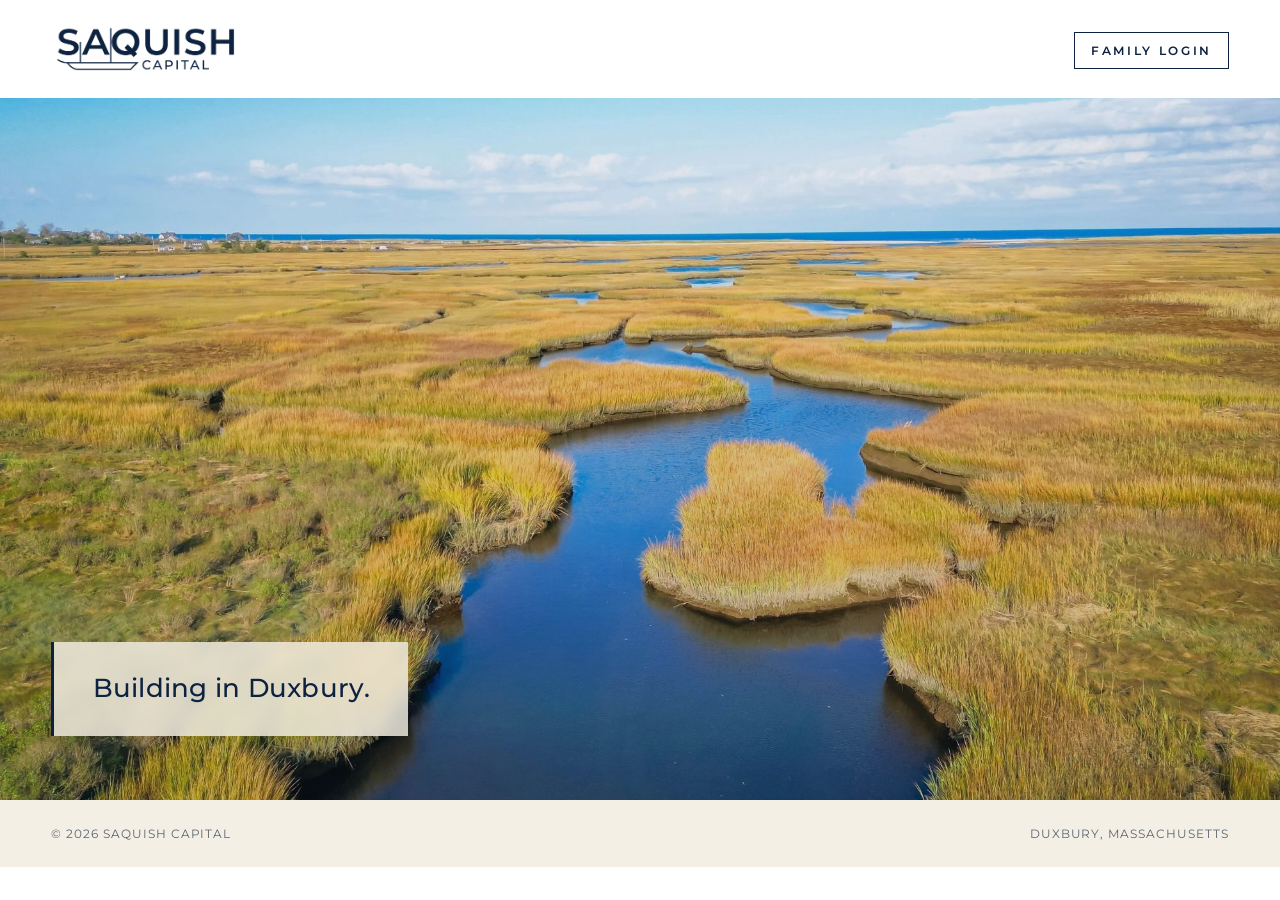
==== index.html @ 2acbd500 "Replace truncated hero image with intact Duxbury marsh photo Co-Authored-By: Claude Fable 5.1 <norep" ====
<!doctype html>
<html lang="en">
<head>
<meta charset="utf-8">
<meta name="viewport" content="width=device-width, initial-scale=1, viewport-fit=cover">
<title>Saquish Capital</title>
<meta name="description" content="Saquish Capital — Building in Duxbury.">
<meta property="og:title" content="Saquish Capital">
<meta property="og:image" content="https://saquish.capital/bridge.jpg">
<link rel="icon" href="data:image/svg+xml,%3Csvg xmlns='http://www.w3.org/2000/svg' viewBox='0 0 32 32'%3E%3Crect width='32' height='32' fill='%230d2240'/%3E%3Cpath d='M8 23h17l-2 3H10z' fill='%23f4efe4'/%3E%3Cpath d='M15 6v17M20 9v14' stroke='%23f4efe4' stroke-width='1.6'/%3E%3C/svg%3E">
<link rel="preconnect" href="https://fonts.googleapis.com">
<link rel="stylesheet" href="https://fonts.googleapis.com/css2?family=Montserrat:wght@400;500;600&display=swap">
<style>
  :root{--bg:#ffffff;--cream:#f4efe4;--navy:#0d2240;--ink:#1b2430;--muted:#5b6672;color-scheme:light}
  *{box-sizing:border-box}
  html,body{margin:0;background:var(--bg);color:var(--ink);font-family:Montserrat,"Helvetica Neue",Arial,sans-serif;-webkit-font-smoothing:antialiased}
  header{display:flex;align-items:center;justify-content:space-between;gap:16px;padding:22px clamp(16px,4vw,56px);background:var(--bg)}
  .logo img{height:54px;width:auto;display:block}
  nav a{font-size:12px;letter-spacing:.22em;text-transform:uppercase;font-weight:600;color:var(--navy);text-decoration:none;border:1px solid var(--navy);padding:10px 16px}
  nav a:hover{background:var(--navy);color:var(--bg)}
  .hero{position:relative;min-height:min(78vh,760px);background:url(bridge.jpg) center 55%/cover no-repeat;display:flex;align-items:flex-end;padding:clamp(24px,5vw,64px) clamp(16px,4vw,56px)}
  .hero:before{content:"";position:absolute;inset:0;background:linear-gradient(180deg,rgba(13,34,64,.08),rgba(13,34,64,.22))}
  .box{position:relative;background:rgba(244,239,228,.82);backdrop-filter:blur(6px);-webkit-backdrop-filter:blur(6px);color:var(--navy);padding:clamp(18px,2.6vw,30px) clamp(22px,3vw,40px);max-width:36ch;border-left:3px solid var(--navy)}
  .box p{margin:0;font-size:clamp(18px,2.1vw,26px);line-height:1.3;font-weight:500;letter-spacing:.01em}
  footer{background:var(--cream);padding:26px clamp(16px,4vw,56px);display:flex;justify-content:space-between;gap:12px;flex-wrap:wrap;font-size:12px;letter-spacing:.08em;text-transform:uppercase;color:var(--muted)}
  @media (max-width:600px){.logo img{height:40px}.hero{min-height:62vh}}
</style>
</head>
<body>
<header>
  <a class="logo" href="/" aria-label="Saquish Capital"><img src="logo.png" alt="Saquish Capital"></a>
  <nav><a href="https://outlook.office.com/">Family Login</a></nav>
</header>
<section class="hero" aria-label="Powder Point Bridge, Duxbury Bay">
  <div class="box"><p>Building in Duxbury.</p></div>
</section>
<footer>
  <span>© 2026 Saquish Capital</span>
  <span>Duxbury, Massachusetts</span>
</footer>
</body>
</html>
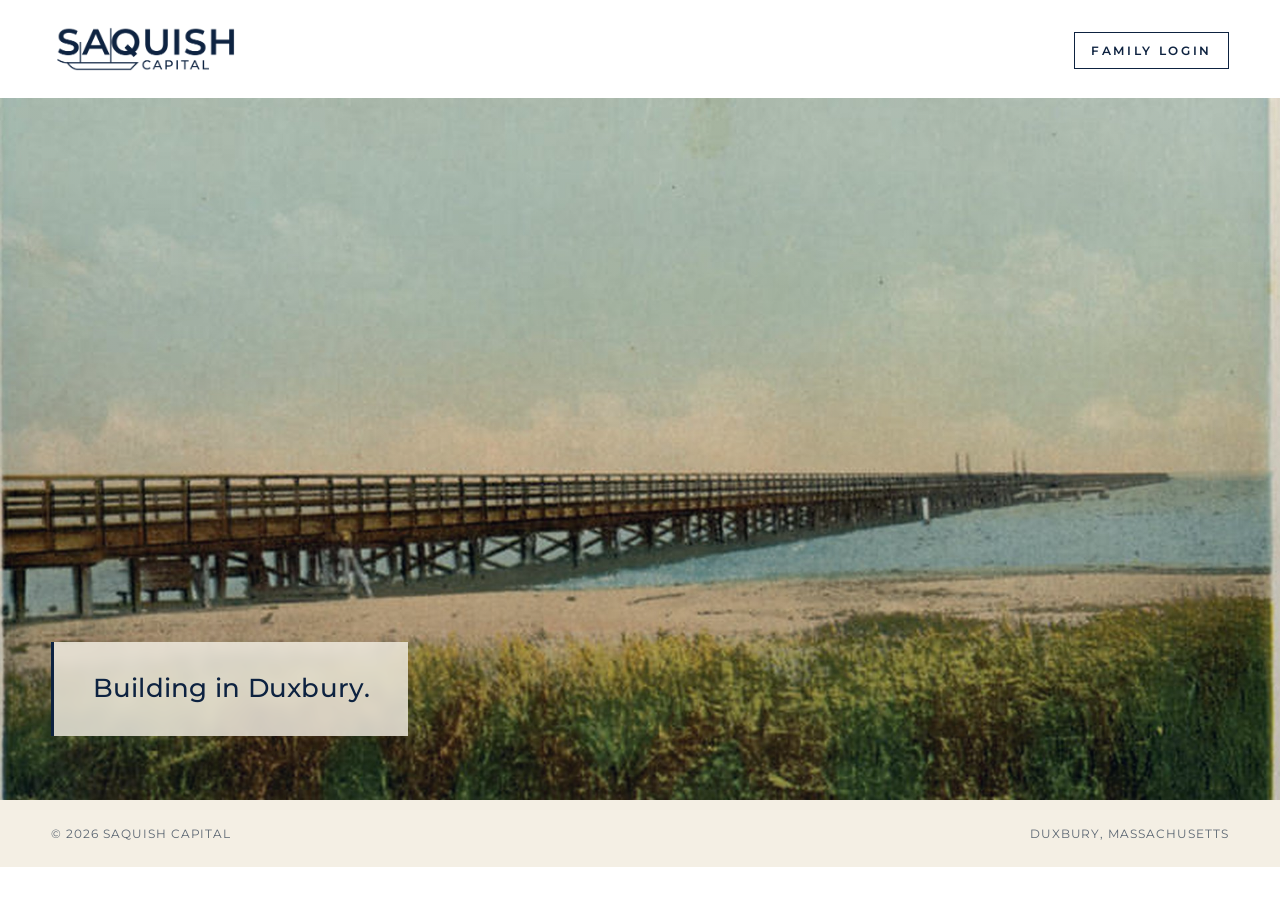
==== commit 625f95f8: "Hero: Powder Point Bridge postcard (A.S. Burbank, public domain) Co-Authored-By: Claude Fable 5.1 <n" ====
--- a/index.html
+++ b/index.html
@@ -18,7 +18,7 @@
   .logo img{height:54px;width:auto;display:block}
   nav a{font-size:12px;letter-spacing:.22em;text-transform:uppercase;font-weight:600;color:var(--navy);text-decoration:none;border:1px solid var(--navy);padding:10px 16px}
   nav a:hover{background:var(--navy);color:var(--bg)}
-  .hero{position:relative;min-height:min(78vh,760px);background:url(bridge.jpg) center 55%/cover no-repeat;display:flex;align-items:flex-end;padding:clamp(24px,5vw,64px) clamp(16px,4vw,56px)}
+  .hero{position:relative;min-height:min(78vh,760px);background:url(bridge.jpg) center 60%/cover no-repeat;display:flex;align-items:flex-end;padding:clamp(24px,5vw,64px) clamp(16px,4vw,56px)}
   .hero:before{content:"";position:absolute;inset:0;background:linear-gradient(180deg,rgba(13,34,64,.08),rgba(13,34,64,.22))}
   .box{position:relative;background:rgba(244,239,228,.82);backdrop-filter:blur(6px);-webkit-backdrop-filter:blur(6px);color:var(--navy);padding:clamp(18px,2.6vw,30px) clamp(22px,3vw,40px);max-width:36ch;border-left:3px solid var(--navy)}
   .box p{margin:0;font-size:clamp(18px,2.1vw,26px);line-height:1.3;font-weight:500;letter-spacing:.01em}
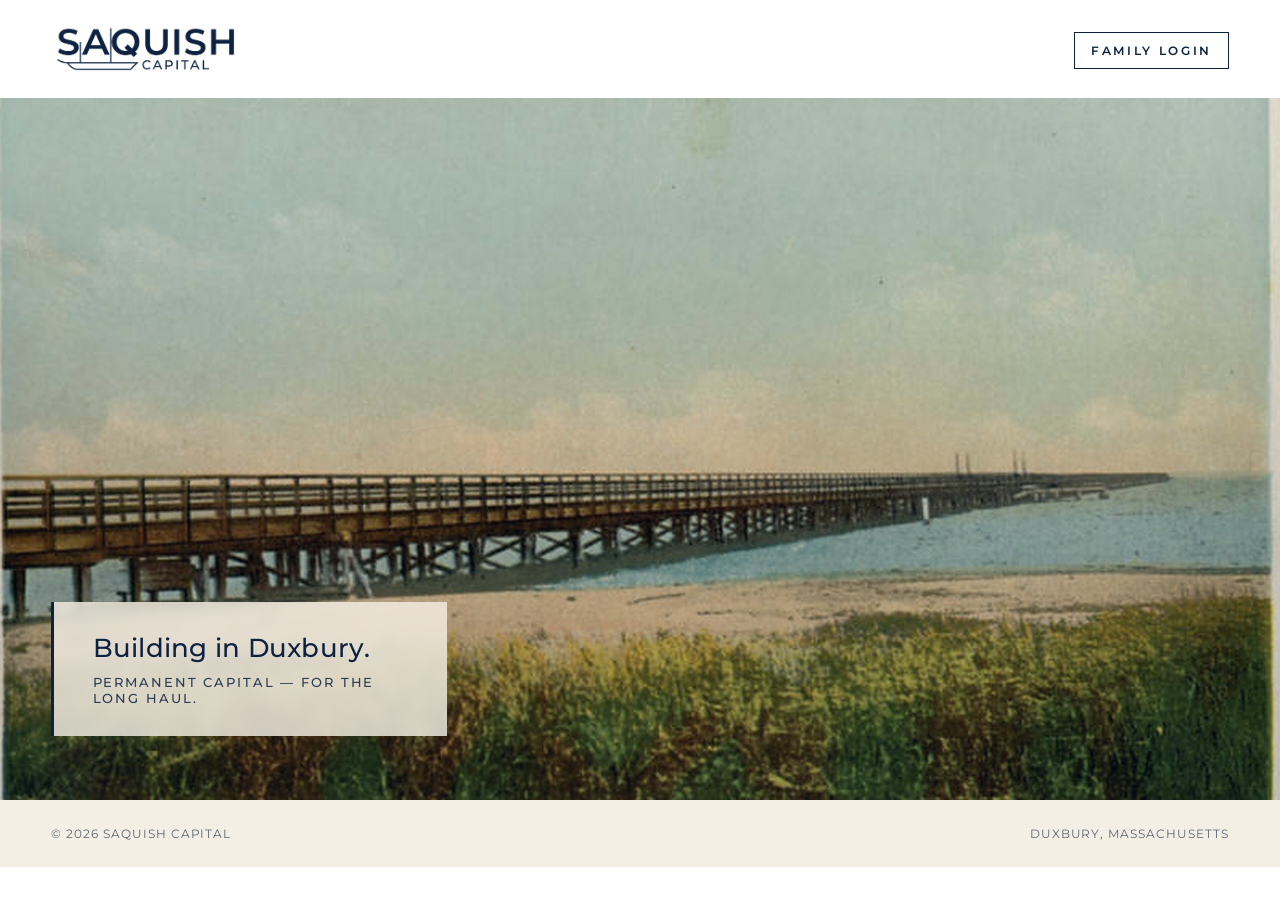
==== commit 1badd8e4: "Add subline: Permanent capital — for the long haul Co-Authored-By: Claude Fable 5.1 <noreply@anthrop" ====
--- a/index.html
+++ b/index.html
@@ -4,9 +4,9 @@
 <meta charset="utf-8">
 <meta name="viewport" content="width=device-width, initial-scale=1, viewport-fit=cover">
 <title>Saquish Capital</title>
-<meta name="description" content="Saquish Capital — Building in Duxbury.">
+<meta name="description" content="Saquish Capital — Building in Duxbury. Permanent capital, for the long haul.">
 <meta property="og:title" content="Saquish Capital">
-<meta property="og:image" content="https://saquish.capital/bridge.jpg">
+<meta property="og:image" content="https://saquish.capital/powder-point-1910.jpg">
 <link rel="icon" href="data:image/svg+xml,%3Csvg xmlns='http://www.w3.org/2000/svg' viewBox='0 0 32 32'%3E%3Crect width='32' height='32' fill='%230d2240'/%3E%3Cpath d='M8 23h17l-2 3H10z' fill='%23f4efe4'/%3E%3Cpath d='M15 6v17M20 9v14' stroke='%23f4efe4' stroke-width='1.6'/%3E%3C/svg%3E">
 <link rel="preconnect" href="https://fonts.googleapis.com">
 <link rel="stylesheet" href="https://fonts.googleapis.com/css2?family=Montserrat:wght@400;500;600&display=swap">
@@ -18,10 +18,11 @@
   .logo img{height:54px;width:auto;display:block}
   nav a{font-size:12px;letter-spacing:.22em;text-transform:uppercase;font-weight:600;color:var(--navy);text-decoration:none;border:1px solid var(--navy);padding:10px 16px}
   nav a:hover{background:var(--navy);color:var(--bg)}
-  .hero{position:relative;min-height:min(78vh,760px);background:url(bridge.jpg) center 60%/cover no-repeat;display:flex;align-items:flex-end;padding:clamp(24px,5vw,64px) clamp(16px,4vw,56px)}
+  .hero{position:relative;min-height:min(78vh,760px);background:url(powder-point-1910.jpg) center 60%/cover no-repeat;display:flex;align-items:flex-end;padding:clamp(24px,5vw,64px) clamp(16px,4vw,56px)}
   .hero:before{content:"";position:absolute;inset:0;background:linear-gradient(180deg,rgba(13,34,64,.08),rgba(13,34,64,.22))}
   .box{position:relative;background:rgba(244,239,228,.82);backdrop-filter:blur(6px);-webkit-backdrop-filter:blur(6px);color:var(--navy);padding:clamp(18px,2.6vw,30px) clamp(22px,3vw,40px);max-width:36ch;border-left:3px solid var(--navy)}
   .box p{margin:0;font-size:clamp(18px,2.1vw,26px);line-height:1.3;font-weight:500;letter-spacing:.01em}
+  .box small{display:block;margin-top:8px;font-size:clamp(12px,1.05vw,14px);letter-spacing:.14em;text-transform:uppercase;font-weight:500;opacity:.85}
   footer{background:var(--cream);padding:26px clamp(16px,4vw,56px);display:flex;justify-content:space-between;gap:12px;flex-wrap:wrap;font-size:12px;letter-spacing:.08em;text-transform:uppercase;color:var(--muted)}
   @media (max-width:600px){.logo img{height:40px}.hero{min-height:62vh}}
 </style>
@@ -32,7 +33,7 @@
   <nav><a href="https://outlook.office.com/">Family Login</a></nav>
 </header>
 <section class="hero" aria-label="Powder Point Bridge, Duxbury Bay">
-  <div class="box"><p>Building in Duxbury.</p></div>
+  <div class="box"><p>Building in Duxbury.</p><small>Permanent capital — for the long haul.</small></div>
 </section>
 <footer>
   <span>© 2026 Saquish Capital</span>
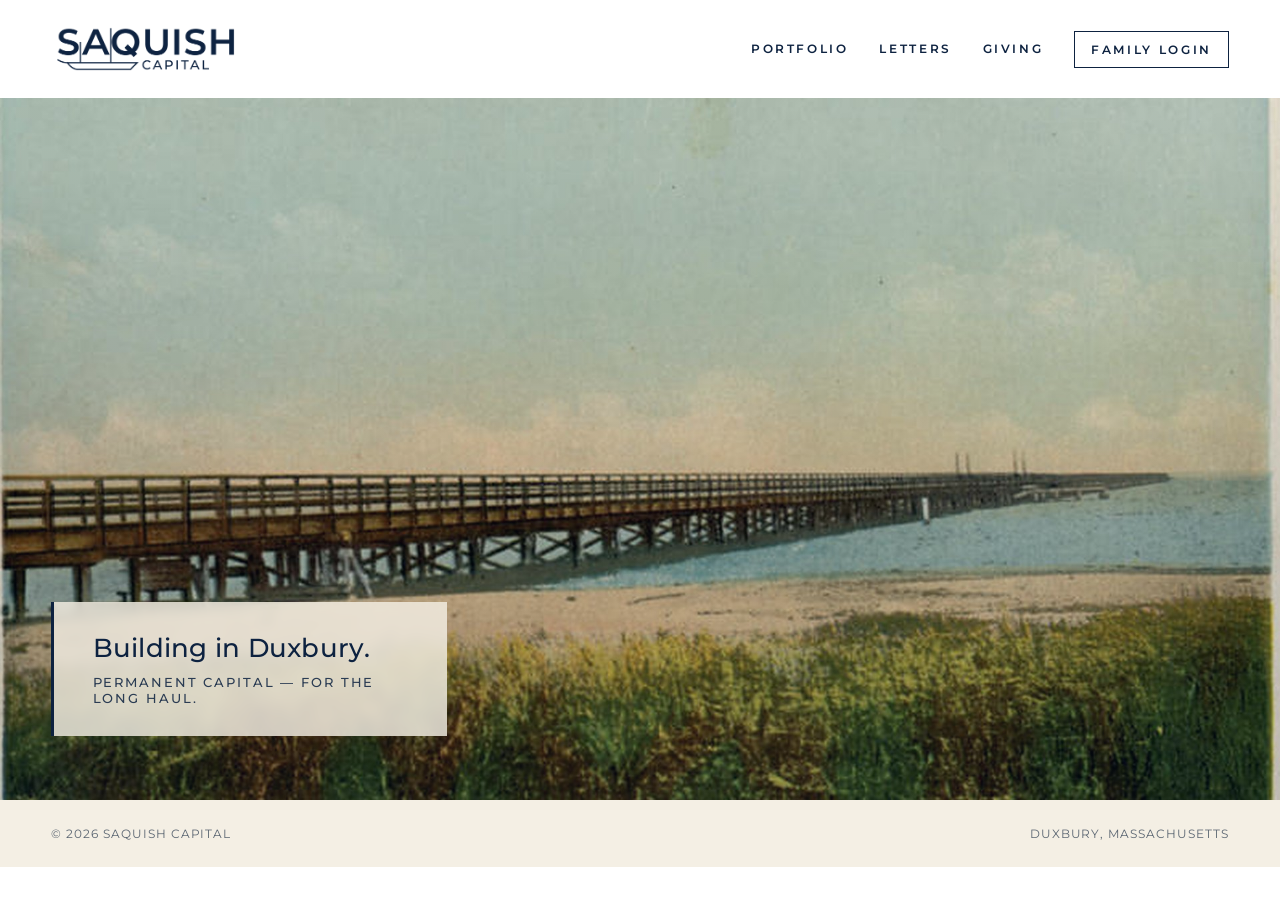
==== commit dde8120c: "Add Portfolio / Letters / Giving menu and pages Co-Authored-By: Claude Fable 5.1 <noreply@anthropic." ====
--- a/index.html
+++ b/index.html
@@ -16,8 +16,13 @@
   html,body{margin:0;background:var(--bg);color:var(--ink);font-family:Montserrat,"Helvetica Neue",Arial,sans-serif;-webkit-font-smoothing:antialiased}
   header{display:flex;align-items:center;justify-content:space-between;gap:16px;padding:22px clamp(16px,4vw,56px);background:var(--bg)}
   .logo img{height:54px;width:auto;display:block}
-  nav a{font-size:12px;letter-spacing:.22em;text-transform:uppercase;font-weight:600;color:var(--navy);text-decoration:none;border:1px solid var(--navy);padding:10px 16px}
-  nav a:hover{background:var(--navy);color:var(--bg)}
+  nav{display:flex;align-items:center;gap:clamp(14px,2.4vw,34px)}
+  nav a{font-size:12px;letter-spacing:.22em;text-transform:uppercase;font-weight:600;color:var(--navy);text-decoration:none}
+  nav a.m{padding:10px 0;border-bottom:1px solid transparent}
+  nav a.m:hover,nav a.m[aria-current]{border-bottom-color:var(--navy)}
+  nav a.login{border:1px solid var(--navy);padding:10px 16px}
+  nav a.login:hover{background:var(--navy);color:var(--bg)}
+  @media (max-width:600px){nav{gap:12px}nav a{font-size:10px;letter-spacing:.16em}nav a.login{padding:8px 10px}}
   .hero{position:relative;min-height:min(78vh,760px);background:url(powder-point-1910.jpg) center 60%/cover no-repeat;display:flex;align-items:flex-end;padding:clamp(24px,5vw,64px) clamp(16px,4vw,56px)}
   .hero:before{content:"";position:absolute;inset:0;background:linear-gradient(180deg,rgba(13,34,64,.08),rgba(13,34,64,.22))}
   .box{position:relative;background:rgba(244,239,228,.82);backdrop-filter:blur(6px);-webkit-backdrop-filter:blur(6px);color:var(--navy);padding:clamp(18px,2.6vw,30px) clamp(22px,3vw,40px);max-width:36ch;border-left:3px solid var(--navy)}
@@ -30,7 +35,12 @@
 <body>
 <header>
   <a class="logo" href="/" aria-label="Saquish Capital"><img src="logo.png" alt="Saquish Capital"></a>
-  <nav><a href="https://outlook.office.com/">Family Login</a></nav>
+  <nav>
+    <a class="m" href="/portfolio/">Portfolio</a>
+    <a class="m" href="/letters/">Letters</a>
+    <a class="m" href="/giving/">Giving</a>
+    <a class="login" href="/family/">Family Login</a>
+  </nav>
 </header>
 <section class="hero" aria-label="Powder Point Bridge, Duxbury Bay">
   <div class="box"><p>Building in Duxbury.</p><small>Permanent capital — for the long haul.</small></div>
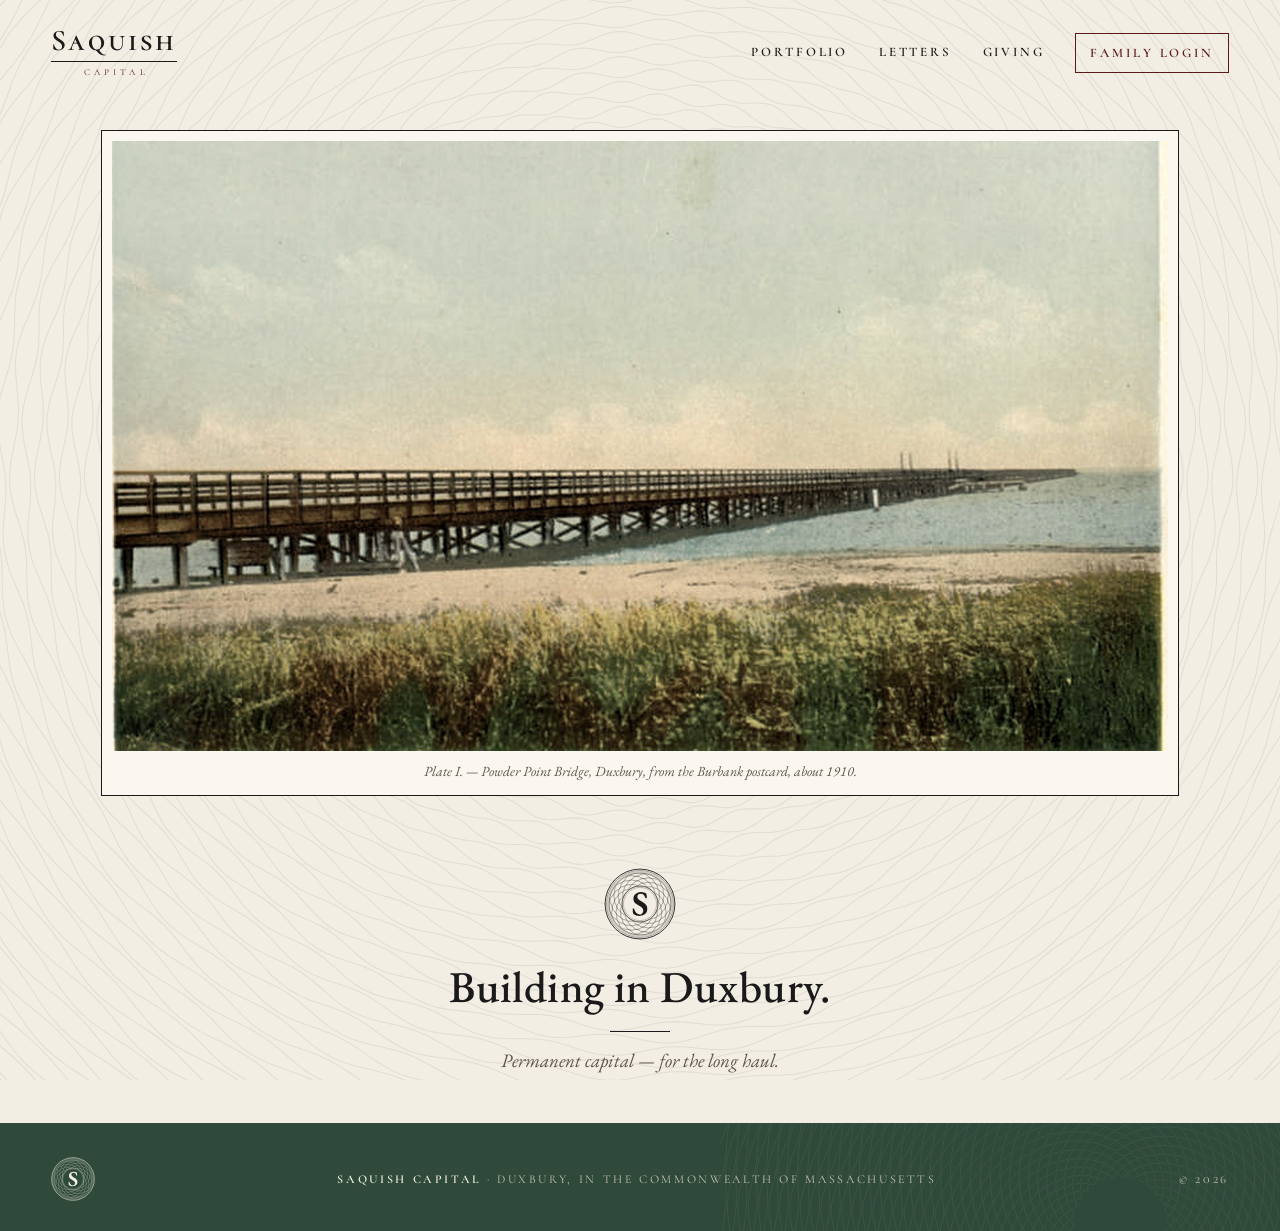
==== commit 69472736: "Recut site to 02 Trust Company identity: engine-turned mark, Garamond lockup, watermark, plate-frame" ====
--- a/index.html
+++ b/index.html
@@ -7,47 +7,37 @@
 <meta name="description" content="Saquish Capital — Building in Duxbury. Permanent capital, for the long haul.">
 <meta property="og:title" content="Saquish Capital">
 <meta property="og:image" content="https://saquish.capital/powder-point-1910.jpg">
-<link rel="icon" href="data:image/svg+xml,%3Csvg xmlns='http://www.w3.org/2000/svg' viewBox='0 0 32 32'%3E%3Crect width='32' height='32' fill='%230d2240'/%3E%3Cpath d='M8 23h17l-2 3H10z' fill='%23f4efe4'/%3E%3Cpath d='M15 6v17M20 9v14' stroke='%23f4efe4' stroke-width='1.6'/%3E%3C/svg%3E">
+<link rel="icon" type="image/svg+xml" href="/favicon.svg">
 <link rel="preconnect" href="https://fonts.googleapis.com">
-<link rel="stylesheet" href="https://fonts.googleapis.com/css2?family=Montserrat:wght@400;500;600&display=swap">
-<style>
-  :root{--bg:#ffffff;--cream:#f4efe4;--navy:#0d2240;--ink:#1b2430;--muted:#5b6672;color-scheme:light}
-  *{box-sizing:border-box}
-  html,body{margin:0;background:var(--bg);color:var(--ink);font-family:Montserrat,"Helvetica Neue",Arial,sans-serif;-webkit-font-smoothing:antialiased}
-  header{display:flex;align-items:center;justify-content:space-between;gap:16px;padding:22px clamp(16px,4vw,56px);background:var(--bg)}
-  .logo img{height:54px;width:auto;display:block}
-  nav{display:flex;align-items:center;gap:clamp(14px,2.4vw,34px)}
-  nav a{font-size:12px;letter-spacing:.22em;text-transform:uppercase;font-weight:600;color:var(--navy);text-decoration:none}
-  nav a.m{padding:10px 0;border-bottom:1px solid transparent}
-  nav a.m:hover,nav a.m[aria-current]{border-bottom-color:var(--navy)}
-  nav a.login{border:1px solid var(--navy);padding:10px 16px}
-  nav a.login:hover{background:var(--navy);color:var(--bg)}
-  @media (max-width:600px){nav{gap:12px}nav a{font-size:10px;letter-spacing:.16em}nav a.login{padding:8px 10px}}
-  .hero{position:relative;min-height:min(78vh,760px);background:url(powder-point-1910.jpg) center 60%/cover no-repeat;display:flex;align-items:flex-end;padding:clamp(24px,5vw,64px) clamp(16px,4vw,56px)}
-  .hero:before{content:"";position:absolute;inset:0;background:linear-gradient(180deg,rgba(13,34,64,.08),rgba(13,34,64,.22))}
-  .box{position:relative;background:rgba(244,239,228,.82);backdrop-filter:blur(6px);-webkit-backdrop-filter:blur(6px);color:var(--navy);padding:clamp(18px,2.6vw,30px) clamp(22px,3vw,40px);max-width:36ch;border-left:3px solid var(--navy)}
-  .box p{margin:0;font-size:clamp(18px,2.1vw,26px);line-height:1.3;font-weight:500;letter-spacing:.01em}
-  .box small{display:block;margin-top:8px;font-size:clamp(12px,1.05vw,14px);letter-spacing:.14em;text-transform:uppercase;font-weight:500;opacity:.85}
-  footer{background:var(--cream);padding:26px clamp(16px,4vw,56px);display:flex;justify-content:space-between;gap:12px;flex-wrap:wrap;font-size:12px;letter-spacing:.08em;text-transform:uppercase;color:var(--muted)}
-  @media (max-width:600px){.logo img{height:40px}.hero{min-height:62vh}}
-</style>
+<link rel="stylesheet" href="https://fonts.googleapis.com/css2?family=EB+Garamond:ital,wght@0,400;0,500;0,600;1,400;1,500&family=Cormorant+SC:wght@500;600&display=swap">
+<link rel="stylesheet" href="/style.css">
 </head>
 <body>
 <header>
-  <a class="logo" href="/" aria-label="Saquish Capital"><img src="logo.png" alt="Saquish Capital"></a>
+  <a class="logo" href="/" aria-label="Saquish Capital"><span class="w">Saquish</span><span class="r"></span><span class="c">CAPITAL</span></a>
   <nav>
-    <a class="m" href="/portfolio/">Portfolio</a>
-    <a class="m" href="/letters/">Letters</a>
-    <a class="m" href="/giving/">Giving</a>
+    <a href="/portfolio/">Portfolio</a>
+    <a href="/letters/">Letters</a>
+    <a href="/giving/">Giving</a>
     <a class="login" href="/family/">Family Login</a>
   </nav>
 </header>
-<section class="hero" aria-label="Powder Point Bridge, Duxbury Bay">
-  <div class="box"><p>Building in Duxbury.</p><small>Permanent capital — for the long haul.</small></div>
+<section class="plate">
+  <figure>
+    <img src="/powder-point-1910.jpg" alt="Powder Point Bridge, Duxbury Bay, about 1910">
+    <figcaption>Plate I. — Powder Point Bridge, Duxbury, from the Burbank postcard, about 1910.</figcaption>
+  </figure>
+</section>
+<section class="motto">
+  <img src="/mark.svg" alt="">
+  <h1>Building in Duxbury.</h1>
+  <div class="rule"></div>
+  <p>Permanent capital — for the long haul.</p>
 </section>
 <footer>
-  <span>© 2026 Saquish Capital</span>
-  <span>Duxbury, Massachusetts</span>
+  <img src="/mark-green.svg" alt="">
+  <span class="f"><b>Saquish Capital</b> · Duxbury, in the Commonwealth of Massachusetts</span>
+  <span class="f">© 2026</span>
 </footer>
 </body>
 </html>
--- a/style.css
+++ b/style.css
@@ -0,0 +1,52 @@
+:root{--ivory:#f3eee3;--paper:#faf7f0;--ink:#1a1a1a;--ox:#5c1a1a;--green:#2f4a3a;--muted:#5e574d;--line:#d9d2c2;color-scheme:light}
+*{box-sizing:border-box}
+html,body{margin:0;background:var(--ivory);color:var(--ink);font-family:"EB Garamond",Garamond,Georgia,serif;-webkit-font-smoothing:antialiased;font-size:17px;line-height:1.55}
+body{position:relative;min-height:100vh;display:flex;flex-direction:column}
+main{flex:1 0 auto;width:100%}
+body:before{content:"";position:fixed;inset:-20vh -10vw;background:url(/watermark.svg) center/150vmax no-repeat;opacity:.07;pointer-events:none;z-index:0}
+body>*{position:relative;z-index:1}
+a{color:var(--ink)}
+.sc{font-family:"Cormorant SC","EB Garamond",serif;text-transform:uppercase;letter-spacing:.22em}
+
+header{display:flex;align-items:center;justify-content:space-between;gap:16px;padding:26px clamp(16px,4vw,56px)}
+.logo{display:flex;flex-direction:column;align-items:flex-start;text-decoration:none;color:var(--ink)}
+.logo .w{font-family:"Cormorant SC",serif;font-weight:600;font-size:30px;line-height:1;letter-spacing:.1em}
+.logo .r{width:100%;height:1px;background:var(--ink);margin:5px 0 4px}
+.logo .c{font-family:"Cormorant SC",serif;font-size:9px;letter-spacing:.46em;color:var(--ox);margin-right:-.46em;align-self:center}
+nav{display:flex;align-items:center;gap:clamp(14px,2.4vw,34px)}
+nav a{font-family:"Cormorant SC",serif;font-weight:600;font-size:13px;letter-spacing:.22em;text-transform:uppercase;color:var(--ink);text-decoration:none;padding:10px 0;border-bottom:1px solid transparent}
+nav a:hover,nav a[aria-current]{border-bottom-color:var(--ink)}
+nav a.login{border:1px solid var(--ox);color:var(--ox);padding:9px 14px}
+nav a.login:hover{background:var(--ox);color:var(--ivory)}
+@media (max-width:640px){header{flex-direction:column;align-items:flex-start;gap:14px;padding-top:20px}nav{width:100%;justify-content:space-between;gap:10px}nav a{font-size:11px;letter-spacing:.14em;padding:8px 0}nav a.login{padding:7px 10px;margin-left:auto}.logo .w{font-size:26px}}
+
+.plate{margin:clamp(8px,2vw,24px) auto 0;max-width:1180px;padding:0 clamp(16px,4vw,56px)}
+.plate figure{margin:0;background:var(--paper);border:1px solid var(--ink);padding:10px}
+.plate img{display:block;width:100%;height:auto;max-height:68vh;object-fit:cover;object-position:center 60%;filter:sepia(.22) contrast(1.06) saturate(.7)}
+.plate figcaption{text-align:center;font-style:italic;font-size:14px;color:var(--muted);padding:10px 0 2px}
+
+.motto{text-align:center;padding:clamp(36px,6vw,72px) 16px clamp(24px,4vw,48px)}
+.motto img{width:72px;height:72px;display:block;margin:0 auto 22px}
+.motto h1{margin:0;font-weight:500;font-size:clamp(28px,3.6vw,44px);line-height:1.15;letter-spacing:.01em}
+.motto .rule{width:60px;height:1px;background:var(--ink);margin:18px auto 14px}
+.motto p{margin:0;font-style:italic;font-size:clamp(16px,1.5vw,19px);color:var(--muted)}
+
+main{max-width:72ch;margin:0 auto;padding:clamp(28px,5vw,64px) clamp(16px,4vw,56px) clamp(48px,7vw,96px)}
+main.wide{max-width:1180px}
+main h1{font-weight:500;font-size:clamp(30px,3.4vw,42px);margin:0 0 4px;line-height:1.1;text-align:center}
+main .k{text-align:center;font-family:"Cormorant SC",serif;font-size:12px;letter-spacing:.26em;text-transform:uppercase;color:var(--ox);margin:0 0 10px}
+main .k:after{content:"";display:block;width:60px;height:1px;background:var(--ink);margin:18px auto 30px}
+main p{margin:0 0 18px}
+main ul{list-style:none;padding:0;margin:0}
+main li{padding:18px 0;border-top:1px solid var(--line)}
+main li:last-child{border-bottom:1px solid var(--line)}
+main li b{display:block;font-weight:600;font-size:19px}
+main li span{display:block;color:var(--muted);font-size:15px;margin-top:3px;font-style:italic}
+main .empty{font-style:italic;color:var(--muted);text-align:center}
+
+footer{background:var(--green);color:var(--ivory);padding:34px clamp(16px,4vw,56px) 30px;display:flex;align-items:center;justify-content:space-between;gap:16px;flex-wrap:wrap;position:relative;overflow:hidden}
+footer:before{content:"";position:absolute;right:-240px;top:-300px;width:800px;height:800px;background:url(/watermark-reversed.svg) center/contain no-repeat;opacity:.14;pointer-events:none}
+footer>*{position:relative}
+footer img{width:44px;height:44px;display:block}
+footer .f{font-family:"Cormorant SC",serif;font-size:12px;letter-spacing:.22em;text-transform:uppercase;color:#c9c4b6}
+footer .f b{color:var(--ivory);font-weight:600}
